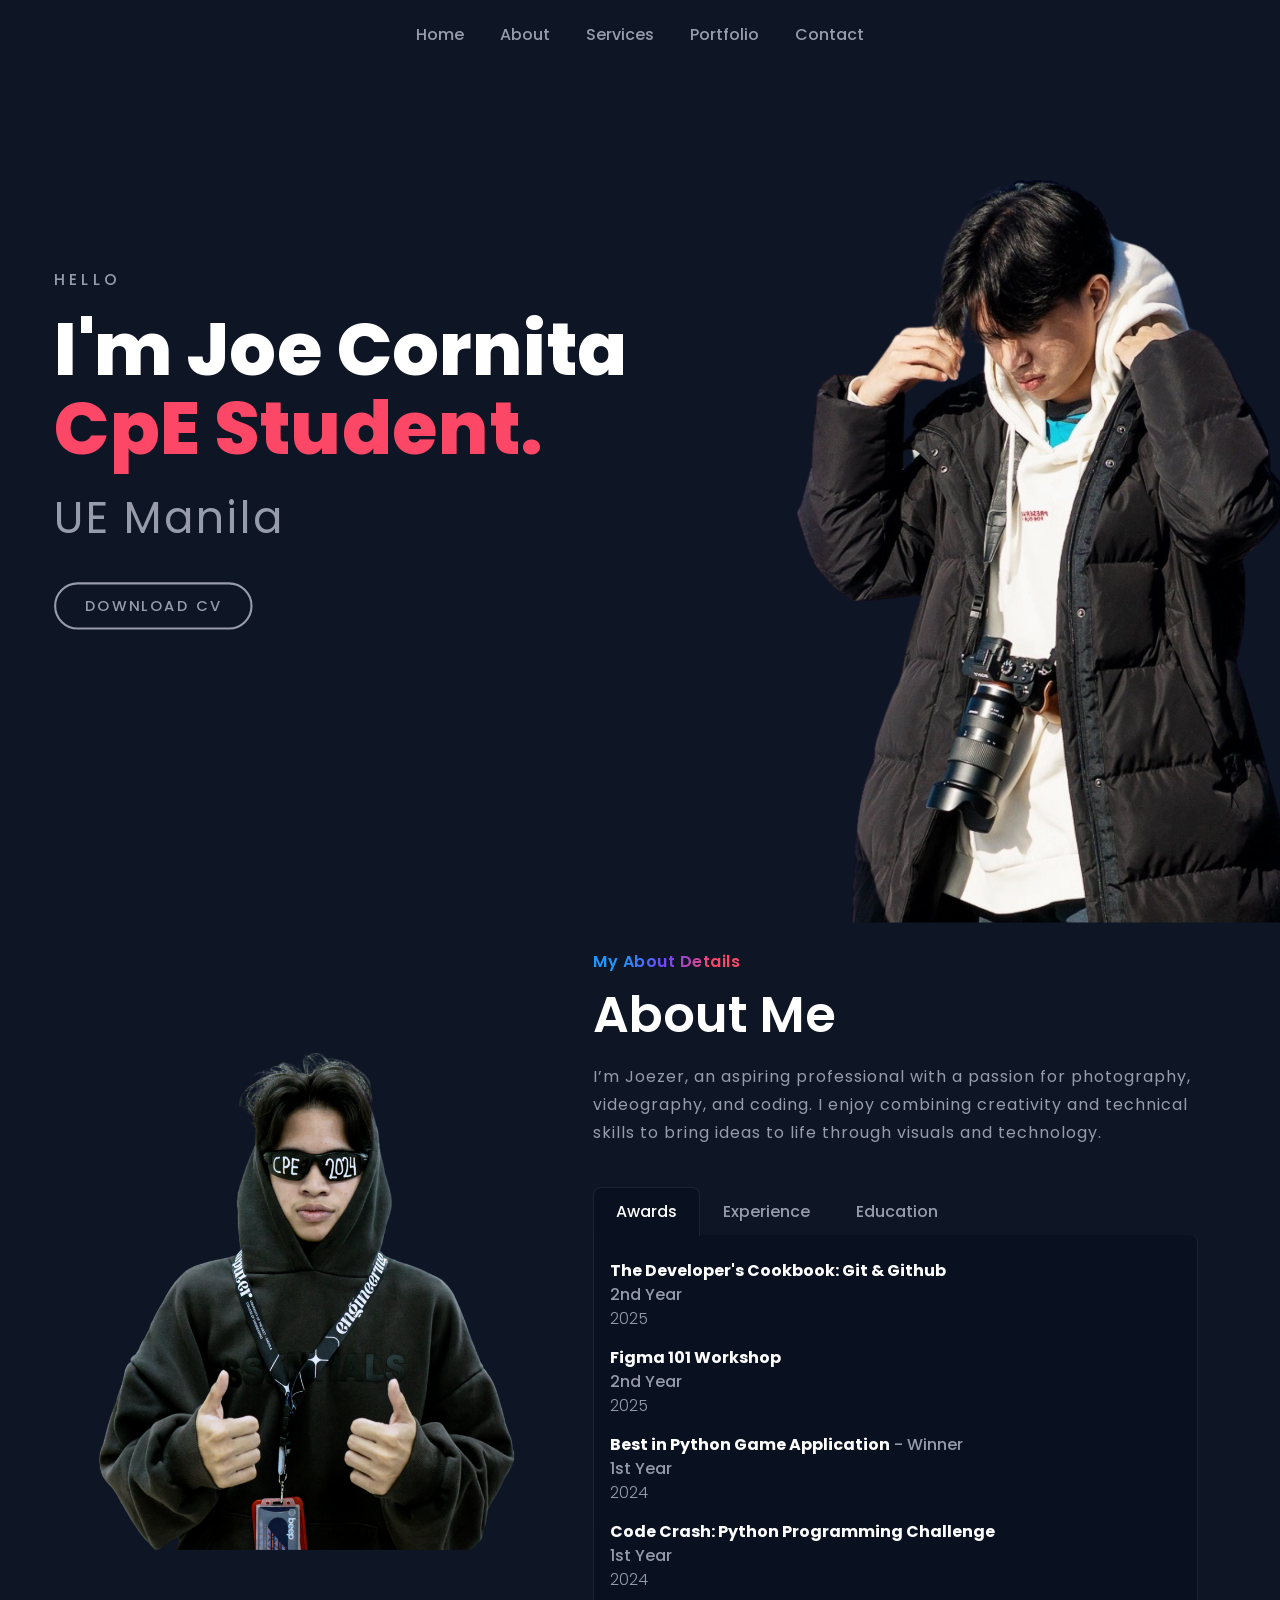
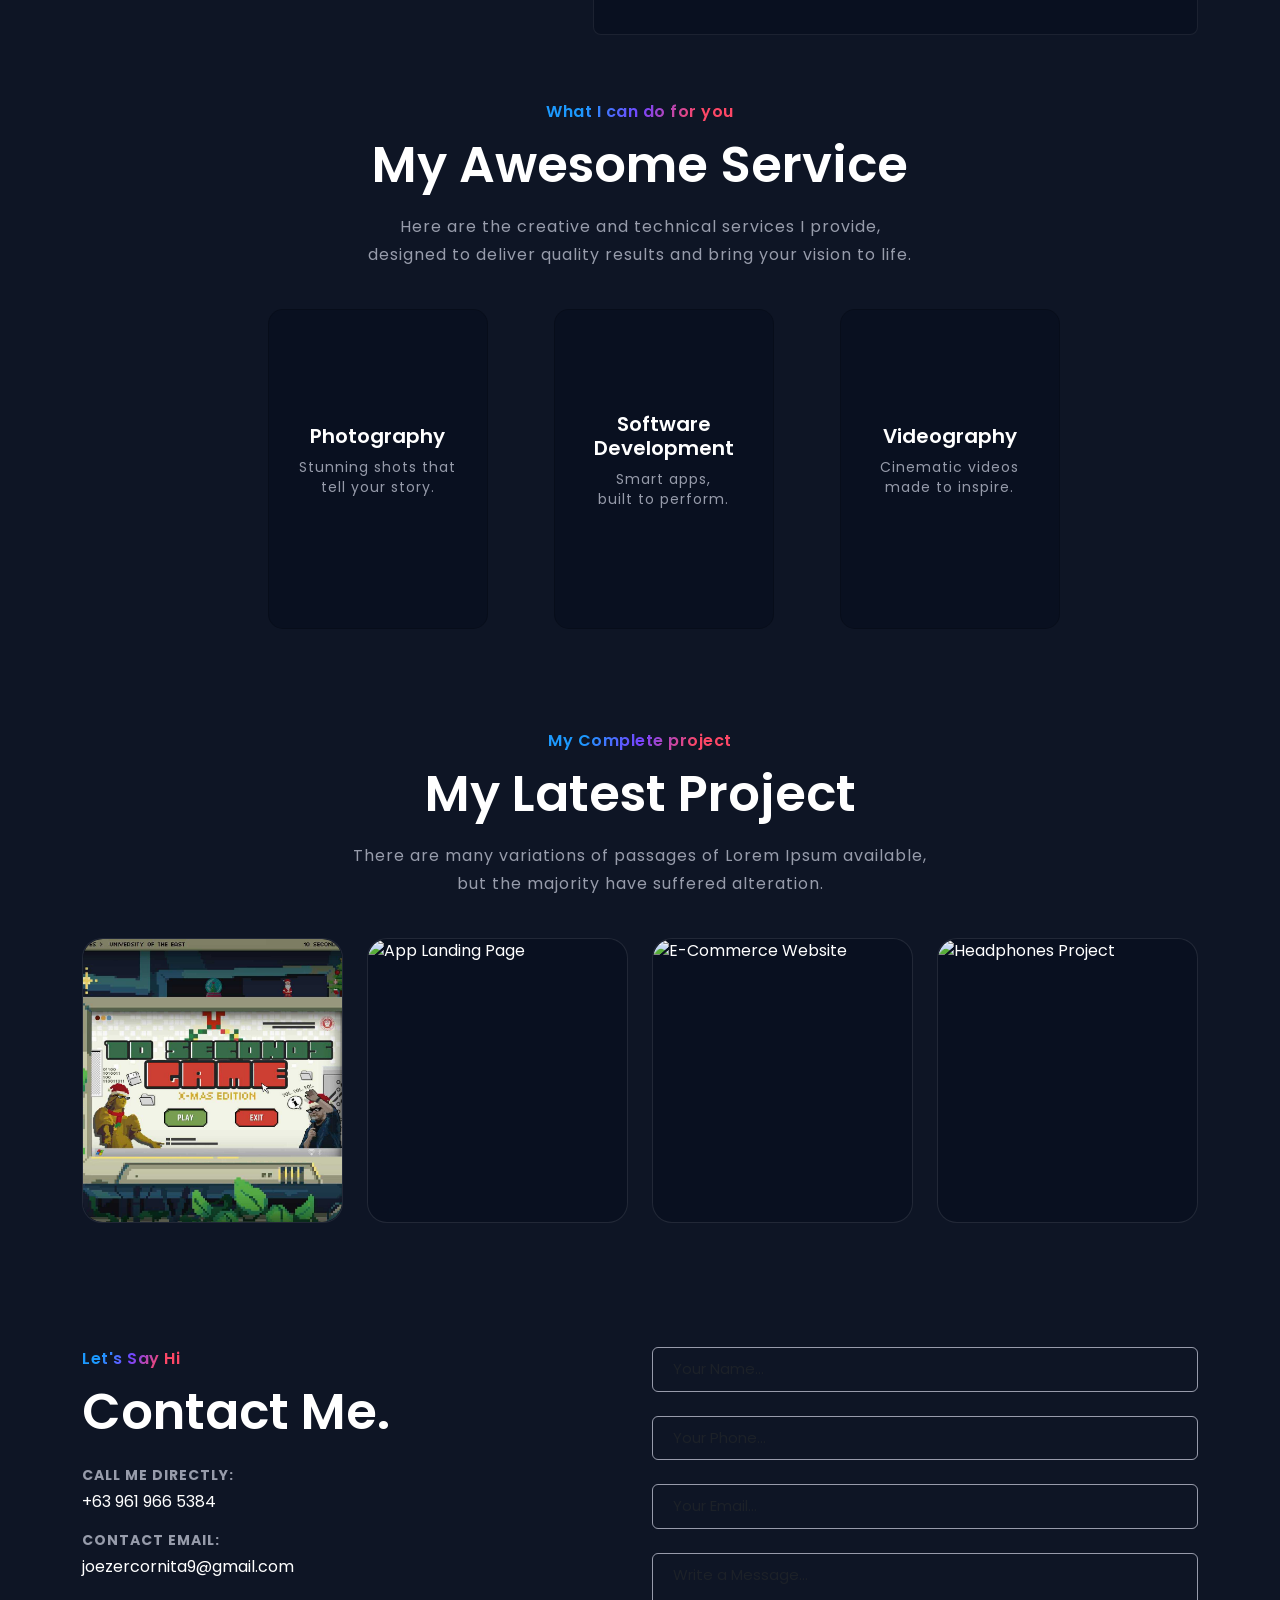
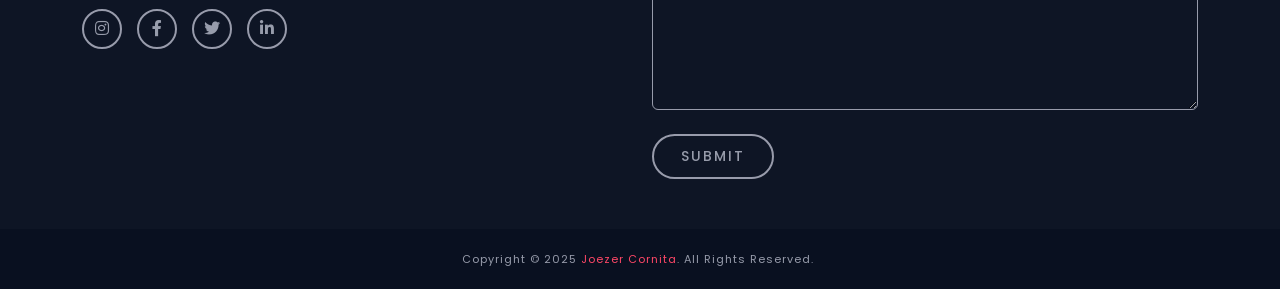
==== index.html @ 7fdbfb1a "fixed the portfolio and contact part and also put one project" ====
<!DOCTYPE html>
<html lang="en">

<head>
    <meta charset="UTF-8">
    <meta name="viewport" content="width=device-width, initial-scale=1.0">
    <title>My Portfolio</title>

    <!-- FAVICON -->
    <link rel="icon" type="image/png" href="images/favicon.png">

    <!-- Bootstrap 5 CDN Links -->
    <link rel="stylesheet" href="https://cdnjs.cloudflare.com/ajax/libs/twitter-bootstrap/5.1.0/css/bootstrap.min.css">
    <link rel="stylesheet" href="https://cdnjs.cloudflare.com/ajax/libs/font-awesome/5.15.4/css/all.min.css">

    <link href="https://unpkg.com/aos@2.3.1/dist/aos.css" rel="stylesheet">

    <!-- Custom File's Link -->
    <link rel="stylesheet" href="css/style.css">
    <link rel="stylesheet" href="css/responsive-style.css">

</head>

<body data-bs-spy="scroll" data-bs-target=".navbar" data-bs-offset="75">
    <!-- Navbar section -->
    <header class="header_wrapper">
        <nav class="navbar navbar-expand-lg fixed-top">
            <div class="container">

                <button class="navbar-toggler" type="button" data-bs-toggle="collapse" data-bs-target="#navbarNav"
                    aria-controls="navbarNav" aria-expanded="false" aria-label="Toggle navigation">
                    <!-- <span class="navbar-toggler-icon"></span> -->
                    <i class="fas fa-stream navbar-toggler-icon"></i>
                </button>

                <div class="collapse navbar-collapse justify-content-center" id="navbarNav">
                    <ul class="navbar-nav menu-navbar-nav">
                        <li class="nav-item">
                            <a class="nav-link active" aria-current="page" href="#home">Home</a>
                        </li>
                        <li class="nav-item">
                            <a class="nav-link" href="#about">About</a>
                        </li>
                        <li class="nav-item">
                            <a class="nav-link" href="#services">Services</a>
                        </li>
                        <li class="nav-item">
                            <a class="nav-link" href="#portfolio">Portfolio</a>
                        </li>
                        <li class="nav-item">
                            <a class="nav-link" href="#contact">Contact</a>
                        </li>
                    </ul>
                </div>
            </div>
        </nav>
    </header>
    <!-- Navbar section exit -->

    <!-- Banner section -->
    <section id="home" class="banner_wrapper" data-aos="zoom-in" data-aos-duration="1500" data-aos-delay="300">
        <div class="container">
            <div class="row">
                <div class="col-sm-12 text-center text-md-start" data-aos="fade-right" data-aos-duration="1200">
                    <h6>HELLO</h6>
                    <h1>I'm Joe Cornita<br><span>CpE Student.</span><br><span class="university">UE Manila</span></h1>
                    <div class="mt-4">
                        <a class="main-btn" href="resume/resume.pdf" download="Cornita_J_Resume.pdf">Download CV</a>
                    </div>
                </div>
            </div>
        </div>
    </section>
    <!-- Banner section exit -->

    <!-- About section -->
    <section id="about" class="about_wrapper">
        <div class="container">
            <div class="row justify-content-between align-items-center">
                <div class="col-lg-5 mb-4 mb-lg-0" data-aos="fade-right" data-aos-duration="1000">
                    <img decoding="async" src="images/about me.png" class="img-fluid rounded-2" alt="About Us">
                </div>
                <div class="col-lg-7 ps-lg-5 text-center text-lg-start" data-aos="fade-left" data-aos-duration="1000">
                    <div class="my-3 my-lg-0">
                        <span class="subtitle">My About Details</span>
                        <h2>About Me</h2>
                        <p>I’m Joezer, an aspiring professional with a passion for photography, videography, and coding. 
                        I enjoy combining creativity and technical skills to bring ideas to life through visuals and technology.</p>
                    </div>
                    <div class="pt-4">
                        <nav>
                            <div class="nav nav-tabs" id="nav-tab" role="tablist">
                                <button class="nav-link active" id="nav-awards-tab" data-bs-toggle="tab" data-bs-target="#nav-awards" type="button" role="tab" aria-controls="nav-awards" aria-selected="true">Awards</button>
                                <button class="nav-link" id="nav-experience-tab" data-bs-toggle="tab" data-bs-target="#nav-experience" type="button" role="tab" aria-controls="nav-experience" aria-selected="false">Experience</button>
                                <button class="nav-link" id="nav-education-tab" data-bs-toggle="tab" data-bs-target="#nav-education" type="button" role="tab" aria-controls="nav-education" aria-selected="false">Education</button>
                            </div>
                        </nav>
                        <div class="tab-content text-white" id="nav-tabContent">
                            <div class="tab-pane fade show active" id="nav-awards" role="tabpanel" aria-labelledby="nav-awards-tab">
                                <ul class="text-start ps-0">
                                    <li><a href="#"><strong>The Developer's Cookbook: Git & Github</strong><br><span>
                                        2nd Year</span>
                                    </a> 2025</li>
                                    <li><a href="#"><strong>Figma 101 Workshop</strong><br><span>
                                        2nd Year</span>
                                    </a> 2025</li>
                                    <li><a href="#"><strong>Best in Python Game Application</strong><span> - Winner
                                    </span><br><span>
                                        1st Year</span>
                                    </a> 2024</li>
                                    <li><a href="#"><strong>Code Crash: Python Programming Challenge</strong><br><span>
                                        1st Year</span>
                                    </a> 2024</li>
                                </ul>
                            </div>
                            <div class="tab-pane fade" id="nav-experience" role="tabpanel" aria-labelledby="nav-experience-tab">
                                <ul class="text-start ps-0">
                                    <li><a href="#"><strong>VP for Media</strong><br><span>
                                        Society of Computer Engineering Students</span>
                                    </a> 2023 - Current</li>
                                    <li><a href="#"><strong>Media</strong><br><span>
                                        UE ARMS</span>
                                    </a>Current</li>
                                    <li><a href="#"><strong>Media</strong><br><span>
                                        UE Jam Session</span>
                                    </a> 2023 - 2024</li>
                                </ul>
                            </div>
                            <div class="tab-pane fade" id="nav-education" role="tabpanel" aria-labelledby="nav-education-tab">
                                <ul class="text-start ps-0">
                                    <li><a href="#"><strong>University of the East</strong> - College<br><span>
                                        Sampaloc, Manila</span></a> 2023 - Current
                                    </li>
                                    <li><a href="#"><strong>Our Lady of Fatima University</strong> - Senior High<br><span>
                                        Antipolo City, Rizal</span></a> 2021 - 2023
                                    </li>
                                    <li><a href="#"><strong>Prince of Peace Integrated School</strong> - Junior High<br><span>
                                        Antipolo City, Rizal</span></a> 2020 - 2021
                                    </li>
                                         <li><a href="#"><strong>Jesus Lord & Savior
                                          Christian Colleges Foundation</strong> - Elementary<br><span>
                                                  Sta. Maria, Bulacan</span></a> 2009 - 2016
                                    </li>
                                </ul>
                            </div>
                        </div>
                    </div>
                </div>

            </div>
        </div>
    </section>
    <!-- About section exit -->

    <!-- Services section -->
    <section id="services" class="services_wrapper">
        <div class="container">
            <div class="row" data-aos="zoom-in-down" data-aos-duration="1000">
                <div class="col-sm-12 text-center mb-4">
                    <span class="subtitle">What I can do for you</span>
                    <h2>My Awesome Service</h2>
                    <p>Here are the creative and technical services I provide, 
                        <br>designed to deliver quality results and bring your vision to life.</p>
                </div>
            </div>
            <div class="row justify-content-center g-2"> 
                <div class="col-lg-3 col-md-6"> 
                    <div class="card photography-card" data-aos="zoom-in-left" data-aos-duration="1000"> 
                        <div class="card-body d-flex flex-column justify-content-center align-items-center text-center"> 
                            <!-- Hidden icons that appear on hover -->
                            <div class="service-icons">
                                <img src="images/icons/lightroom.png" alt="Gallery" class="service-icon" />
                                <img src="images/icons/illustrator.png" alt="Camera" class="service-icon" />
                            </div>
                            <!-- Regular content -->
                            <div class="card-content">
                                <h3>Photography</h3> 
                                <p>Stunning shots that tell your story.</p> 
                            </div> 
                        </div> 
                    </div>
                </div>
                <div class="col-lg-3 col-md-6">
                    <div class="card development-card" data-aos="zoom-in-up" data-aos-duration="1000">
                        <div class="card-body d-flex flex-column justify-content-center align-items-center text-center">
                            <!-- Hidden icons that appear on hover -->
                            <div class="service-icons">
                                <img src="images/icons/python.png" alt="Code" class="service-icon" />
                                <img src="images/icons/java.png" alt="App" class="service-icon" />
                                <img src="images/icons/Kotlin.png" alt="App" class="service-icon" />
                                <img src="images/icons/html.png" alt="App" class="service-icon" />
                                <img src="images/icons/database.png" alt="App" class="service-icon" />
                                <img src="images/icons/c-.png" alt="App" class="service-icon" />
                            </div>
                            <!-- Regular content -->
                            <div class="card-content">
                                <h3>Software Development</h3>
                                <p>Smart apps, <br>built to perform.</p>
                            </div>
                        </div>
                    </div>
                </div>
                <div class="col-lg-3 col-md-6">
                    <div class="card videography-card" data-aos="zoom-in-right" data-aos-duration="1000">
                        <div class="card-body d-flex flex-column justify-content-center align-items-center text-center">
                            <!-- Hidden icons that appear on hover -->
                            <div class="service-icons">
                                <img src="images/icons/premiere-pro.png" alt="Film" class="service-icon" />
                                <img src="images/icons/davinci.png" alt="Play" class="service-icon" />
                            </div>
                            <!-- Regular content -->
                            <div class="card-content">
                                <h3>Videography</h3>
                                <p>Cinematic videos made to inspire.</p>
                            </div>
                        </div>
                    </div>
                </div>
            </div>
        </div>
    </section>
    <!-- Services section exit -->

    <!-- Portfolio Section -->
    <section id="portfolio" class="portfolio_wrapper">
        <div class="container">
            <div class="row">
                <div class="col-sm-12 text-center mb-4">
                    <span class="subtitle">My Complete project</span>
                    <h2>My Latest Project</h2>
                    <p>There are many variations of passages of Lorem Ipsum available,<br class="d-none d-md-block">
                        but the majority have suffered alteration.</p>
                </div>
            </div>
            <div class="row justify-content-center">
                <!-- Portfolio Card 1 -->
                <div class="col-lg-3 col-md-6 mb-4">
                    <div class="portfolio-card">
                        <img class="portfolio-img" src="images/project/10secs-front.jpg" alt="Foodies Project">
                        <div class="portfolio-textBox">
                            <p class="portfolio-text portfolio-head">10 Secs Game & <br>Guessing Game</p>
                            <p class="portfolio-text portfolio-price">Built with Python</p>
                        </div>
                    </div>
                </div>
                
                <!-- Portfolio Card 2 -->
                <div class="col-lg-3 col-md-6 mb-4">
                    <div class="portfolio-card">
                        <img class="portfolio-img" src="images/portfolio/App-Landing-Page.png" alt="App Landing Page">
                        <div class="portfolio-textBox">
                            <p class="portfolio-text portfolio-head">App Landing Page</p>
                            <span>Mobile App Marketing</span>
                            <p class="portfolio-text portfolio-price">UI/UX Design</p>
                        </div>
                    </div>
                </div>
                
                <!-- Portfolio Card 3 -->
                <div class="col-lg-3 col-md-6 mb-4">
                    <div class="portfolio-card">
                        <img class="portfolio-img" src="images/portfolio/E-Commerce-Website-Using-Bootstap-5.png" alt="E-Commerce Website">
                        <div class="portfolio-textBox">
                            <p class="portfolio-text portfolio-head">E-Commerce Store</p>
                            <span>Online Shopping Platform</span>
                            <p class="portfolio-text portfolio-price">Full Stack Development</p>
                        </div>
                    </div>
                </div>
                
                <!-- Portfolio Card 4 -->
                <div class="col-lg-3 col-md-6 mb-4">
                    <div class="portfolio-card">
                        <img class="portfolio-img" src="images/portfolio/HeadPhones.png" alt="Headphones Project">
                        <div class="portfolio-textBox">
                            <p class="portfolio-text portfolio-head">Audio Store</p>
                            <span>Headphones & Audio Equipment</span>
                            <p class="portfolio-text portfolio-price">E-Commerce Design</p>
                        </div>
                    </div>
                </div>
            </div>
        </div>
    </section>
    <!-- Portfolio Section exit -->

    <section id="contact" class="contact_wrapper">
        <div class="container">
            <div class="row justify-content-between align-items-start">
                <!-- Left Side: Contact Info (appears first on mobile) -->
                <div class="col-lg-6 order-2 order-lg-1 mb-4 mb-lg-0">
                    <div class="contact-info text-center text-lg-start">
                        <span class="subtitle">Let's Say Hi</span>
                        <h2>Contact Me.</h2>
                        
                        <!-- Contact Details -->
                        <div class="contact-details mb-4">
                            <div class="contact-item mb-3">
                                <label class="d-block mb-1 fw-bold">Call me directly:</label>
                                <a href="tel:+639619665384" class="contact-link">+63 961 966 5384</a>
                            </div>
                            <div class="contact-item mb-4">
                                <label class="d-block mb-1 fw-bold">Contact Email:</label>
                                <a href="mailto:joezercornita9@gmail.com" class="contact-link">joezercornita9@gmail.com</a>
                            </div>
                        </div>
                        
                        <!-- Social Media Icons -->
                        <div class="social-icons-wrapper">
                            <ul class="list-unstyled d-flex justify-content-center justify-content-lg-start social-icon mb-0">
                                <li>
                                    <a href="https://www.instagram.com/eeeeeeeeeeoj/"><i class="fab fa-instagram"></i></a>
                                </li>
                                <li>
                                    <a href="https://www.facebook.com/joezer29"><i class="fab fa-facebook-f"></i></a>
                                </li>
                                <li>
                                    <a href="#"><i class="fab fa-twitter"></i></a>
                                </li>
                                <li>
                                    <a href="#"><i class="fab fa-linkedin-in"></i></a>
                                </li>
                            </ul>
                        </div>
                    </div>
                </div>
                
                <!-- Right Side: Contact Form -->
                <div class="col-lg-6 order-1 order-lg-2">
                    <form class="contact-form">
                        <div class="mb-4">
                            <input type="text" class="form-control" placeholder="Your Name..." autocomplete="off">
                        </div>
                        <div class="mb-4">
                            <input type="number" class="form-control" placeholder="Your Phone..." autocomplete="off">
                        </div>
                        <div class="mb-4">
                            <input type="email" class="form-control" placeholder="Your Email..." autocomplete="off">
                        </div>
                        <div class="mb-4">
                            <textarea class="form-control" rows="6" placeholder="Write a Message..." autocomplete="off"></textarea>
                        </div>
                        <button type="submit" class="main-btn">Submit</button>
                    </form>
                </div>
            </div>
        </div>
    </section>
      

    <!-- Footer section -->
    <section id="contact" class="footer_wrapper mt-3 mt-md-0">
        <div class="container">
            <div class="row align-items-center">
                <div class="col-lg-4 col-md-6 text-center text-md-start">
                </div>
                <div class="col-lg-4 col-md-12">
                    <div class="copyright-text text-lg-start text-center mb-3 mb-lg-0">
                        <p class="mb-0">Copyright © 2025 <a href="#">Joezer Cornita</a>. All Rights Reserved.</p>
                    </div>
                </div>
            </div>
        </div>
    </section>

    <!-- Footer section exit -->

    <!-- Bootstrap 5 JS CDN Links -->
    <script src="https://cdnjs.cloudflare.com/ajax/libs/popper.js/2.9.2/umd/popper.min.js"></script>
    <script src="https://cdnjs.cloudflare.com/ajax/libs/twitter-bootstrap/5.1.0/js/bootstrap.min.js"></script>

    <!-- Custom Js Link -->
    <script src="js/main.js"></script>
    <script src="https://unpkg.com/aos@2.3.1/dist/aos.js"></script>
    <script>
        AOS.init();
      </script>
</body>

</html>
---- css/style.css ----
/* TABLE OF CONTENTS */
/* ------------------
1. General
2. Navbar
3. Banner
4. About
5. Services
6. Portfolio
6. Contact
7. Footer
-------------------- */

/* 1 General */
@import url('https://fonts.googleapis.com/css2?family=Poppins:wght@100;200;300;400;500;600;700;800;900&display=swap');

* {
    box-sizing: border-box;
    margin: 0;
    padding: 0;
}

html {
    scroll-behavior: smooth;
    scroll-padding-top: 80px; /* Accounts for fixed navbar height */
}

:root {
    /* Background Color */
    --primary-color: #FD4766;
    --secondary-color: #0e1525;
    --bg-dark-blue: #091020;
    --bg-white: #fff;
    --gray-color: #c6c9d8bf;
    --gradient-color: linear-gradient(-224deg, var(--primary-color) 0, #337DFF 100%);
    --gradient-text: linear-gradient(120deg, #1C99FE 20.69%, #7644FF 50.19%, var(--primary-color) 79.69%);
    filter: progid:DXImageTransform.Microsoft.gradient(startColorstr='var(--primary-color)', endColorstr='var(--secondary-color)', GradientType=1);

    /* Text Color */
    --primary-font:'Poppins', sans-serif;
    --primary-text: #FD4766;
    --text-gray: #c6c9d8bf;
    --text-white: #fff;
}

body {
    font-family: var(--primary-font);
    background-color: var(--secondary-color);
}

a {
    text-decoration: none;
}

  @keyframes gradient-animation {
    0% {
      background-position: 0% 50%;
    }
    50% {
      background-position: 100% 50%;
    }
    100% {
      background-position: 0% 50%;
    }
  }

/* 1 Custom CSS */

::-webkit-scrollbar {
    width: 6px;
}

::-webkit-scrollbar-track {
    background: var(--bg-dark-blue);
}

::-webkit-scrollbar-thumb {
    background: var(--primary-color);
}

input[type=number]::-webkit-inner-spin-button, 
input[type=number]::-webkit-outer-spin-button { 
  -webkit-appearance: none; 
  margin: 0; 
}

section {
    padding: 50px 0;
    scroll-margin-top: 80px; /* Ensures sections are properly positioned when scrolled to */
}

/* Specific section adjustments */
#about {
    scroll-margin-top: 100px;
}

#services {
    scroll-margin-top: 100px;
}

#portfolio {
    scroll-margin-top: 100px;
}

#contact {
    scroll-margin-top: 100px;
}

.main-btn {
    display: inline-block;
    border-radius: 50px;
    transition: all .4s ease-in-out;
    padding: 10px 27px;
    background-color: transparent;
    border: 2px solid var(--gray-color);
    color: var(--text-gray);
    font-weight: 500;
    font-size: 14px;
    text-transform: uppercase;
    letter-spacing: 2px;
    text-decoration: none;
}

.main-btn:hover {
    background-color: var(--primary-color);
    border-color: var(--primary-color);
    color: var(--text-white);
}

h1 {
    font-size: 70px;
    line-height: 75px;
    font-weight: 800;
    color: var(--text-white);
    margin-bottom: 20px;
}

h1 span {
    color: var(--primary-color);
}

h1 .university {
    color: var(--text-gray);
    font-size: 0.6em;
    font-weight: 400;
    letter-spacing: 2px;
    margin-top: 10px;
    display: inline-block;
}

h2 {
    font-size: 50px;
    line-height: 1.3;
    font-weight: 600;
    color: var(--text-white);
    margin-bottom: 15px;
}

h3 {
    margin-bottom: 19px;
    font-weight: 600;
    font-size: 20px;
    color: var(--text-white);
}

h6 {
    color: var(--text-gray);
    font-size: 15px;
    text-transform: uppercase;
    letter-spacing: 4px;
    display: block;
    margin-bottom: 20px;
}

p {
    color: var(--text-gray);
    font-size: 16px;
    line-height: 28px;
    letter-spacing: 1px;
    font-weight: 400;
}

.subtitle {
    display: inline-block;
    font-weight: 600;
    letter-spacing: 0.5px;
    line-height: 18px;
    font-size: 16px;
    margin-bottom: 12px;
    background: lightblue;
    background: var(--gradient-text);
    -webkit-background-clip: text;
    background-clip: text;
    -webkit-text-fill-color: transparent;
}

input:hover,
input:focus,
textarea:focus,
textarea:hover,
button {
    outline: none !important;
    box-shadow: none !important; 
}

/* 2 Navbar */
.header_wrapper .navbar {
    padding:15px 0;
    -webkit-transition: background-color .3s ease, box-shadow .3s ease, padding .3s ease, transform .3s ease;
    -o-transition: background-color .3s ease, box-shadow .3s ease, padding .3s ease, transform .3s ease;
    transition: background-color .3s ease, box-shadow .3s ease, padding .3s ease, transform .3s ease;
}

.header_wrapper .navbar-brand img {
    max-width: 120px;
    height: auto;
}

.header_wrapper .navbar-toggler {
    border: 0;
    color: var(--gray-color);
    line-height:2;
}

.header_wrapper .navbar-toggler:focus {
    box-shadow: none;
}

.header_wrapper .nav-item {
    margin: 0 10px;
}

.header_wrapper .nav-item .nav-link {
    position: relative;
    font-size: 16px;
    font-weight: 500;
    color: var(--text-gray);
    display:inline-block;
}

.header_wrapper .nav-item .nav-link::after {
    position: absolute;
    content: "";
    left: 0;
    width: 0;
    height: 2px;
    background: var(--primary-color);
    transition: 0.3s;
    bottom: 0;
}

.header_wrapper .nav-item .nav-link.active::after,
.header_wrapper .nav-item .nav-link:hover::after {
    width: 100%;
}

.header_wrapper .nav-item .nav-link.active,
.header_wrapper .nav-item .nav-link:hover {
    color: var(--text-white);
}

.header-scrolled {
    position: fixed; 
    top: 0;
    left: 0;
    width: 100%; 
    background-color: rgba(9, 16, 32, 0.6);
    -webkit-backdrop-filter: blur(8px);
    backdrop-filter: blur(8px);
    -webkit-box-shadow: 0 4px 10px 0 rgba(12, 0, 46, .1);
    box-shadow: 0 4px 10px 0 rgba(12, 0, 46, .1);
    padding: 8px 0;
}

/* Hide navbar while scrolling down */
.navbar.nav-hide {
    transform: translateY(-100%);
}

.header-scrolled .nav-item .nav-link.active,
.header-scrolled .nav-item .nav-link:hover {
    color: var(--primary-text);
}

/* 3 Banner */
.banner_wrapper {
    width: 100%;
    height: 100vh;
    min-height: 860px;
    background-image: url('../images/Joezer.png');
    background-repeat: no-repeat;
    background-position: 300% center;
    background-size: cover;
    background-attachment: fixed;
    display: flex;
    align-items: center;
    justify-content: center;
    position: relative;
    overflow: hidden;
}

/* Alternative: Parallax effect for background */
.banner_wrapper[data-aos="zoom-in"] {
    background-position: center;
    transition: all 0.3s ease;
}

.banner_wrapper[data-aos="zoom-in"].aos-animate {
    background-position: center;
    transform: scale(1.05);
}

/* 4 About */
.about_wrapper {
    height: 750px;
    overflow: hidden;
}

.about_wrapper .tab-pane li strong {
    color: var(--text-white);
}

/* Nav tabs styling */
.about_wrapper .nav-tabs {
    border-bottom: none;
    margin-bottom: 0;
    position: relative;
}

.about_wrapper .nav-tabs .nav-link {
    border-bottom: none;
    border-radius: 8px 8px 0 0;
    color: var(--text-gray);
    padding: 12px 22px;
    font-weight: 500;
    transition: all 0.3s ease;
    white-space: nowrap;
    position: relative;
}

.about_wrapper .nav-tabs .nav-link:hover {
    background-color: rgba(255,255,255,0.05);
    color: var(--text-white);
}

.about_wrapper .nav-tabs .nav-link.active {
    background-color: var(--bg-dark-blue);
    border-color: rgba(255,255,255,0.08);
    border-bottom-color: transparent;
    color: var(--text-white);
    box-shadow: none;
    z-index: 2;
    margin-bottom: -1px;
}

.about_wrapper .tab-content {
    height: 400px;
    overflow: hidden;
    background-color: #091020;
    border: 1px solid rgba(255,255,255,0.08);
    border-top: none;
    border-radius: 0 8px 8px 8px;
    padding: 24px 16px 16px;
    margin-top: 0;
    box-shadow: none;
    color: var(#fff);
    transition: all 0.3s ease;
}

.about_wrapper .tab-pane {
    height: 100%;
    overflow: hidden;
    transition: opacity 0.3s ease, transform 0.3s ease;
}

.about_wrapper .tab-pane.fade {
    opacity: 0;
    transform: translateY(10px);
}

.about_wrapper .tab-pane.fade.show.active {
    opacity: 1;
    transform: translateY(0);
}

/* Responsive nav tabs */
@media (max-width: 991px) {
    .about_wrapper {
      height: auto;   /* let it expand naturally */
      overflow: visible; /* show all content */
    }
    
    .about_wrapper .nav-tabs {
        flex-direction: column;
        gap: 8px;
        border-bottom: none;
    }
    
    .about_wrapper .nav-tabs .nav-link {
        border-radius: 8px;
        text-align: center;
        padding: 10px 16px;
        font-size: 14px;
        border: 1px solid rgba(255,255,255,0.1);
        margin-right: 0;
        margin-bottom: 0;
    }
    
    .about_wrapper .nav-tabs .nav-link.active {
        border-bottom-color: var(--primary-color);
        margin-bottom: 0;
    }
    
    .about_wrapper .tab-content {
        border-radius: 12px;
        padding: 20px 16px;
        margin-top: 16px;
    }
}

@media (max-width: 575px) {
    .about_wrapper .nav-tabs .nav-link {
        padding: 8px 12px;
        font-size: 13px;
    }
    
    .about_wrapper .tab-content {
        padding: 16px 12px;
    }
}

.about_wrapper ul.nav-pills {
    position: relative;
    border: 0;
    border-radius: 0;
    padding: 0 6px;
    box-shadow: none;
    margin-bottom: 0 !important;
    gap: 16px;
}

.about_wrapper ul li .nav-link {
    position: relative;
    border-radius: 12px 12px 0 0;
    font-size: 15px;
    font-weight: 500;
    line-height: 1.2;
    display: inline-flex;
    align-items: center;
    justify-content: center;
    color: var(--text-gray);
    border: 1px solid rgba(255,255,255,0.18);
    border-bottom: none;
    background: transparent;
    padding: 12px 22px;
    white-space: nowrap;
    transition: background-color 0.3s ease, color 0.3s ease, transform 0.25s ease, border-color 0.3s ease, box-shadow 0.3s ease;
}

.about_wrapper ul li .nav-link:hover {
    background-color: rgba(255,255,255,0.05);
    color: var(--text-white);
}

.about_wrapper ul li .nav-link.active {
    background-color: rgba(255,255,255,0.06);
    color: var(--text-white);
    border-color: rgba(255,255,255,0.18);
    box-shadow: 0 6px 18px rgba(0,0,0,0.25);
    z-index: 2;
}

/* bridge the active tab into the content panel */
.about_wrapper ul li .nav-link.active::after {
    content: "";
    position: absolute;
    left: 50%;
    transform: translateX(-50%);
    bottom: -10px;
    width: calc(100% - 20px);
    height: 16px;
    border-bottom-left-radius: 14px;
    border-bottom-right-radius: 14px;
    z-index: 2;
}

/* Smooth, dynamic tab content transition */
.about_wrapper .tab-content .tab-pane {
    transition: opacity 0.35s ease, transform 0.35s ease;
    transform: translateY(12px);
}

.about_wrapper .tab-content .tab-pane.show.active {
    transform: translateY(0);
}

.about_wrapper .single-progress {
    margin-top: 26px;
    position: relative;
    overflow: hidden;
}

.about_wrapper .single-progress .progress {
    height: 4px;
    border-radius: 4px;
    box-shadow: none;
    background-color: var(--bg-white);
    overflow: visible;
}

.about_wrapper .progress-bar {
    background-color: var(--primary-color);
    background-image: var(--gradient-color);
}

.about_wrapper .single-progress h6 {
    text-align: left;
}

.about_wrapper .single-progress .label {
    position: absolute;
    right: 0;
    top: 0;
    color: var(--text-gray);
    font-size: 15px;
}

.about_wrapper .tab-pane li {
    color: var(--gray-color);
    font-size: 16px;
    margin-bottom: 15px;
    font-weight: 300;
    list-style: none;
}

.about_wrapper .tab-pane li a {
    font-weight: 500;
    display: block;
    color: var(--text-gray);
}

/* 4 Services */
.services_wrapper .card {
    margin-left: 50px;
    background-color: var(--bg-dark-blue);
    cursor: pointer;
    transition: transform 0.65s cubic-bezier(0.05, 0.2, 0.1, 1);
    box-shadow: 0.65s cubic-bezier(0.05, 0.2, 0.1, 1);
}

.services_wrapper .card:hover {
    box-shadow: 0px 2px 70px 0px rgb(253 71 102 / 5%);
    transform: translateY(-5px);
}

.services_wrapper .row {
    display: flex;
    justify-content: center; 
    align-items: center;      
    flex-wrap: wrap;          
    gap: 5px;                
  }

  @media (max-width: 767px) {
    .services_wrapper .card {
        margin-left: 145px;
        margin-right: 0;
        margin-bottom: 20px; /* Add space between stacked cards */
    }

    .services_wrapper .row {
        justify-content: center;
        gap: 16px; /* Optional: adjust spacing between rows */
    }
}

/* 5 Portfolio */
.portfolio_wrapper .portfolio-card {
    width: 100%;
    height: 285px;
    background: var(--bg-dark-blue);
    border-radius: 20px;
    display: flex;
    flex-direction: column;
    align-items: center;
    justify-content: center;
    color: white;
    transition: 0.2s ease-in-out;
    position: relative;
    overflow: hidden;
    border: 1px solid rgba(255,255,255,0.1);
}

.portfolio_wrapper .portfolio-img {
    height: 100%;
    position: absolute;
    transition: 0.2s ease-in-out;
    z-index: 1;
    object-fit: cover;
    width: 100%;
    border-radius: 20px;
}

.portfolio_wrapper .portfolio-textBox {
    opacity: 0;
    display: flex;
    flex-direction: column;
    align-items: center;
    justify-content: center;
    gap: 15px;
    transition: 0.2s ease-in-out;
    z-index: 2;
    text-align: center;
    padding: 20px;
}

.portfolio_wrapper .portfolio-text {
    font-weight: bold;
    margin: 0;
}

.portfolio_wrapper .portfolio-head {
    font-size: 20px;
    color: var(--text-white);
}

.portfolio_wrapper .portfolio-price {
    font-size: 17px;
    color: var(--primary-color);
}

.portfolio_wrapper .portfolio-textBox > span {
    font-size: 12px;
    color: var(--text-gray);
}

.portfolio_wrapper .portfolio-card:hover > .portfolio-textBox {
    opacity: 1;
}

.portfolio_wrapper .portfolio-card:hover > .portfolio-img {
    height: 65%;
    filter: blur(7px);
    animation: portfolio-anim 3s infinite;
}

@keyframes portfolio-anim {
    0% {
        transform: translateY(0);
    }
    50% {
        transform: translateY(-20px);
    }
    100% {
        transform: translateY(0);
    }
}

.portfolio_wrapper .portfolio-card:hover {
    transform: scale(1.04) rotate(-1deg);
}

/* Responsive Portfolio Grid */
@media (max-width: 991px) {
    .portfolio_wrapper .portfolio-card {
        height: 260px;
    }
    
    .portfolio_wrapper .portfolio-head {
        font-size: 18px;
    }
    
    .portfolio_wrapper .portfolio-price {
        font-size: 15px;
    }
}

@media (max-width: 767px) {
    .portfolio_wrapper .portfolio-card {
        height: 240px;
    }
    
    .portfolio_wrapper .portfolio-head {
        font-size: 16px;
    }
    
    .portfolio_wrapper .portfolio-price {
        font-size: 14px;
    }
    
    .portfolio_wrapper .portfolio-textBox > span {
        font-size: 11px;
    }
}

/* 6 Contact */
.contact_wrapper .form-control,
.contact_wrapper textarea {
    background-color: transparent;
    border-color: var(--gray-color);
    color: var(--text-gray);
    font-size: 15px;
    font-weight: 400;
    padding: 10px 20px;
}

.contact_wrapper .form-control:hover,
.contact_wrapper textarea:hover,
.contact_wrapper .form-control:focus,
.contact_wrapper textarea:focus { 
    border-color: var(--primary-color);
    color: var(--text-white); 
}  

/* Contact Info Styling */
.contact_wrapper .contact-info {
    padding-right: 30px;
}

.contact_wrapper .contact-details {
    margin-top: 20px;
}

.contact_wrapper .contact-item label {
    color: var(--text-gray);
    font-size: 14px;
    text-transform: uppercase;
    letter-spacing: 1px;
}

.contact_wrapper .contact-link {
    color: var(--text-white);
    font-size: 16px;
    text-decoration: none;
    transition: color 0.3s ease;
}

.contact_wrapper .contact-link:hover {
    color: var(--primary-color);
}

/* Social Media Icons in Contact Section */
.contact_wrapper .social-icons-wrapper {
    margin-top: 30px;
}

.contact_wrapper .social-icon {
    gap: 15px;
}

.contact_wrapper .social-icon li {
    margin: 0;
}

.contact_wrapper .social-icon a {
    width: 40px;
    height: 40px;
    line-height: 36px;
    font-size: 16px;
    display: inline-block;
    border: 2px solid var(--text-gray);
    color: var(--text-gray);
    text-align: center;
    border-radius: 100%;
    transition: all 0.3s cubic-bezier(0.645, 0.045, 0.355, 1);
}

.contact_wrapper .social-icon a:hover {
    background-color: var(--primary-color);
    border-color: var(--primary-color);
    color: var(--text-white);
    box-shadow: 0 10px 15px 0 rgb(0 0 0 / 10%);
    transform: translateY(-3px);
}

/* Responsive Contact Layout */
@media (max-width: 991px) {
    .contact_wrapper .contact-info {
        padding-right: 0;
        margin-bottom: 40px;
    }
    
    .contact_wrapper .social-icon {
        justify-content: center !important;
    }
}

@media (max-width: 767px) {
    .contact_wrapper .contact-info {
        text-align: center;
    }
    
    .contact_wrapper .contact-details {
        margin-top: 15px;
    }
    
    .contact_wrapper .social-icons-wrapper {
        margin-top: 25px;
    }
}

/* 7 footer */
.footer_wrapper {
    background-color: var(--bg-dark-blue);
    padding: 20px 0;
}

.footer_wrapper .footer-logo img {
    width: 100px;
}

.footer_wrapper .social-icon li {
    margin: 6px;
}

.footer_wrapper .social-icon a {
    width: 35px;
    height: 35px;
    line-height: 30px;
    font-size: 14px;
    display: inline-block;
    border: 2px solid var(--text-gray);
    color: var(--text-gray);
    text-align: center;
    border-radius: 100%;
    -webkit-transition: all 0.3s cubic-bezier(0.645, 0.045, 0.355, 1);
    transition: all 0.3s cubic-bezier(0.645, 0.045, 0.355, 1);
}

.footer_wrapper .social-icon a:hover {
    background-color: var(--primary-color);
    border-color: var(--primary-color);
    color: var(--text-white);
    box-shadow: 0 10px 15px 0 rgb(0 0 0 / 10%);
    transform: translateY(-3px);
}
.footer_wrapper .copyright-text p{
    font-size:11px;
    line-height: 20px;
}
.footer_wrapper .copyright-text a {
    color: var(--primary-color);
}

@media (max-width:991px) {

    /* custom css */
    section {
        padding: 30px 0;
    }

    h2 {
        font-size: 30px;
        line-height: 40px;
    }

    h3 {
        font-size: 20px;
    }

    /* 2 Navbar */
    .header-scrolled {
        height: auto;
    }

    .header_wrapper .menu-navbar-nav {
        text-align: center;
        background-color: var(--bg-dark-blue);
        padding-bottom: 15px;
    }

    .header_wrapper .nav-item .nav-link {
        margin-top: 15px;
    }

    /* banner wrapper */
    .banner_wrapper {
        padding: 200px 0;
    }

    /* About */
    .about_wrapper ul.nav-pills{
        width:61%;
        margin:auto;

    }

    /* portfolio */
    .portfolio_wrapper .card {
        min-height: 400px;
    }

}

@media (max-width: 767px) {

    /* custom css */
    h1 {
        font-size: 40px;
        line-height: 48px;
    }

    h2 {
        font-size: 25px;
    }

    p {
        font-size: 13px;
        line-height: 24px;
    }

    /* About */
    .about_wrapper ul.nav-pills{
        width:100%;
        margin:auto;
        border:0;
    }
    .about_wrapper ul li .nav-link {
        font-size: 13px;
    } 

    /* portfolio */
    .portfolio_wrapper .card {
        min-height: 500px;
    }
} 

.services_wrapper .card {
    position: relative;
    width: 220px;
    height: 320px;
    background: #091020;
    display: flex;
    align-items: center;
    justify-content: center;
    font-size: 25px;
    font-weight: bold;
    border-radius: 15px;
    cursor: pointer;
    overflow: hidden;
    transition: all 0.5s ease;
}

.services_wrapper .card-body {
    position: relative;
    width: 100%;
    height: 100%;
    display: flex;
    flex-direction: column;
    justify-content: center;
    align-items: center;
    padding: 20px;
}

/* Service icons container */
.services_wrapper .service-icons {
    position: absolute;
    top: 0;
    left: 0;
    width: 100%;
    height: 100%;
    display: flex;
    justify-content: center;
    align-items: center;
    gap: 15px;
    opacity: 0;
    pointer-events: none;
    transition: opacity 0.4s ease;
    z-index: 2;
    flex-wrap: wrap;
    padding: 20px;
}

/* Individual service icons */
.services_wrapper .service-icon {
    width: 40px;
    height: 40px;
    object-fit: contain;
    transition: transform 0.3s ease;
    flex-shrink: 0;
}

/* Hover effects for multiple icons */
.services_wrapper .card:hover .service-icons {
    opacity: 1;
    pointer-events: auto;
}

.services_wrapper .card:hover .service-icon:nth-child(1) {
    transform: translateY(-8px) scale(1.1);
    transition-delay: 0.1s;
}

.services_wrapper .card:hover .service-icon:nth-child(2) {
    transform: translateY(8px) scale(1.1);
    transition-delay: 0.15s;
}

.services_wrapper .card:hover .service-icon:nth-child(3) {
    transform: translateY(-8px) scale(1.1);
    transition-delay: 0.2s;
}

.services_wrapper .card:hover .service-icon:nth-child(4) {
    transform: translateY(8px) scale(1.1);
    transition-delay: 0.25s;
}

.services_wrapper .card:hover .service-icon:nth-child(5) {
    transform: translateY(-8px) scale(1.1);
    transition-delay: 0.3s;
}

.services_wrapper .card:hover .service-icon:nth-child(6) {
    transform: translateY(8px) scale(1.1);
    transition-delay: 0.35s;
}

/* Card content */
.services_wrapper .card-content {
    transition: opacity 0.4s ease;
    text-align: center;
    z-index: 1;
}

.services_wrapper .card:hover .card-content {
    opacity: 0;
}

.services_wrapper .card-content h3 {
    color: var(--text-white);
    margin-bottom: 10px;
    font-size: 20px;
}

.services_wrapper .card-content p {
    color: var(--text-gray);
    font-size: 14px;
    line-height: 1.4;
}
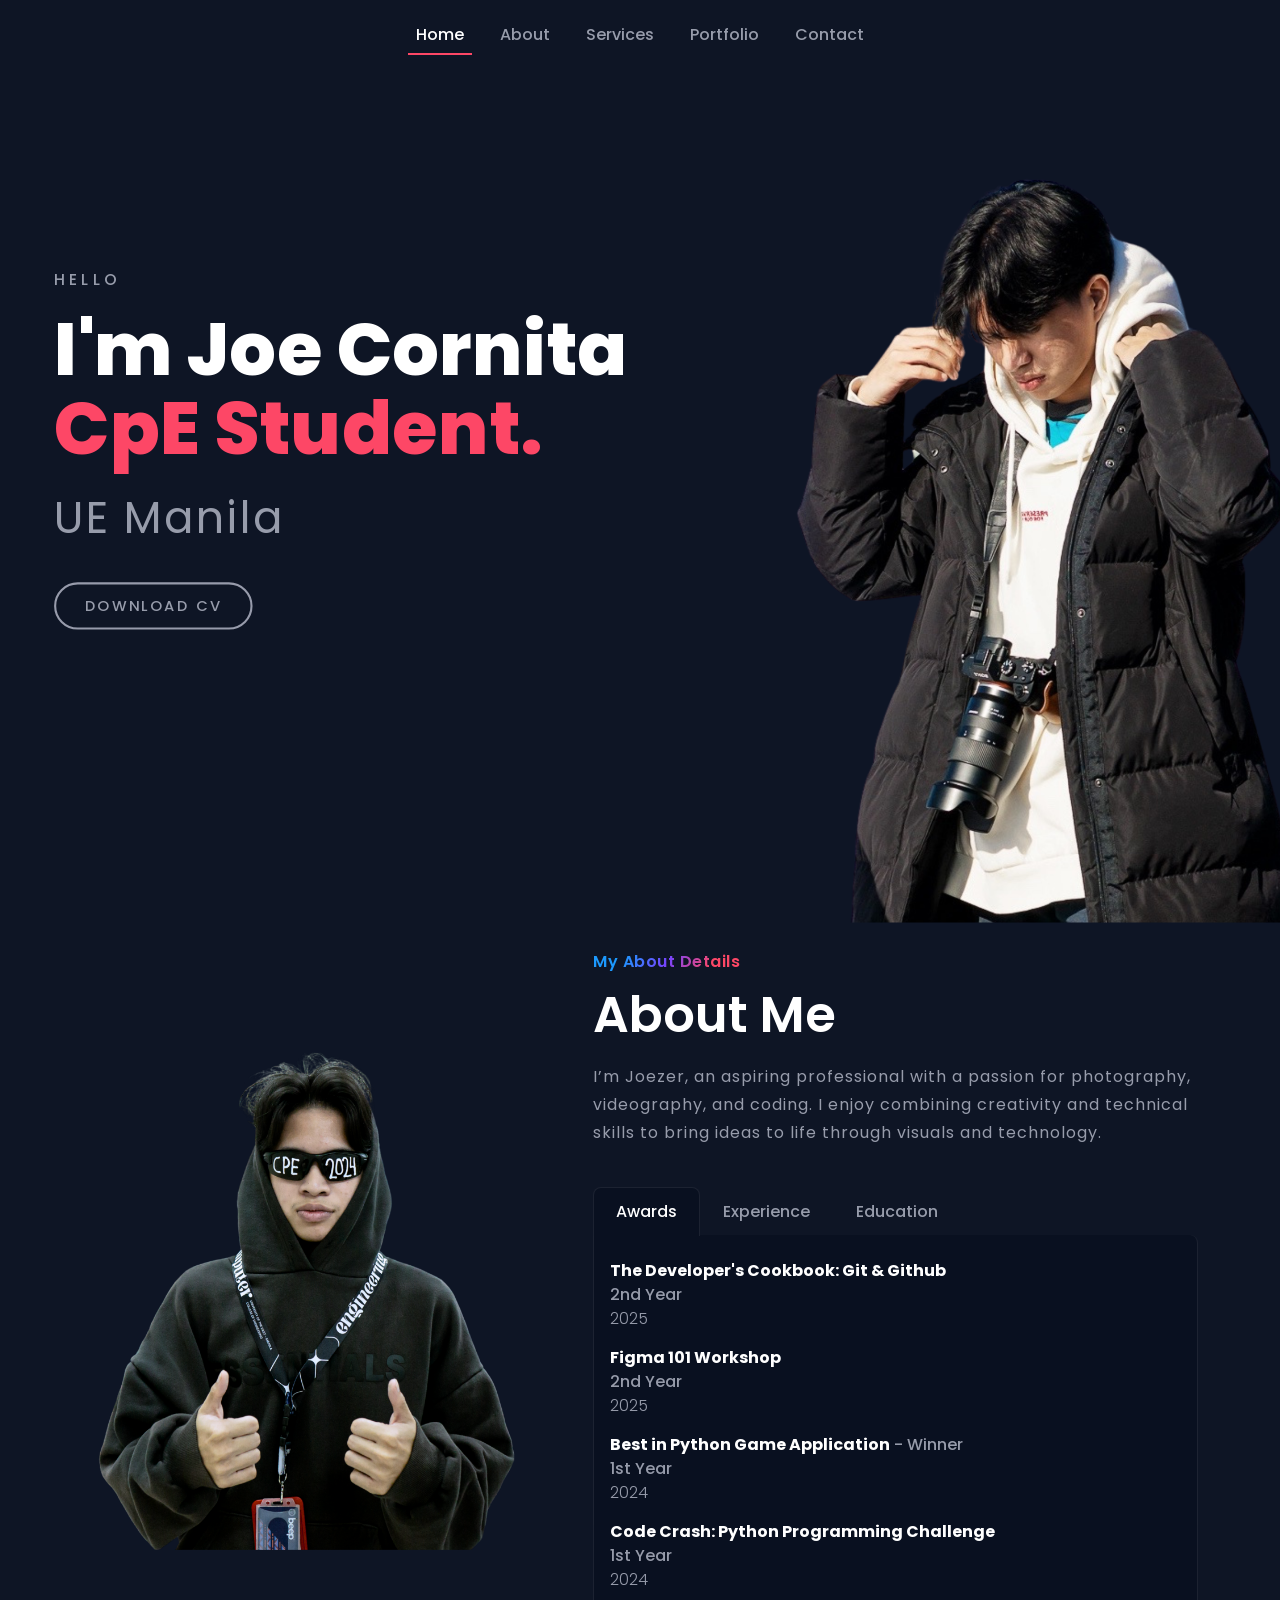
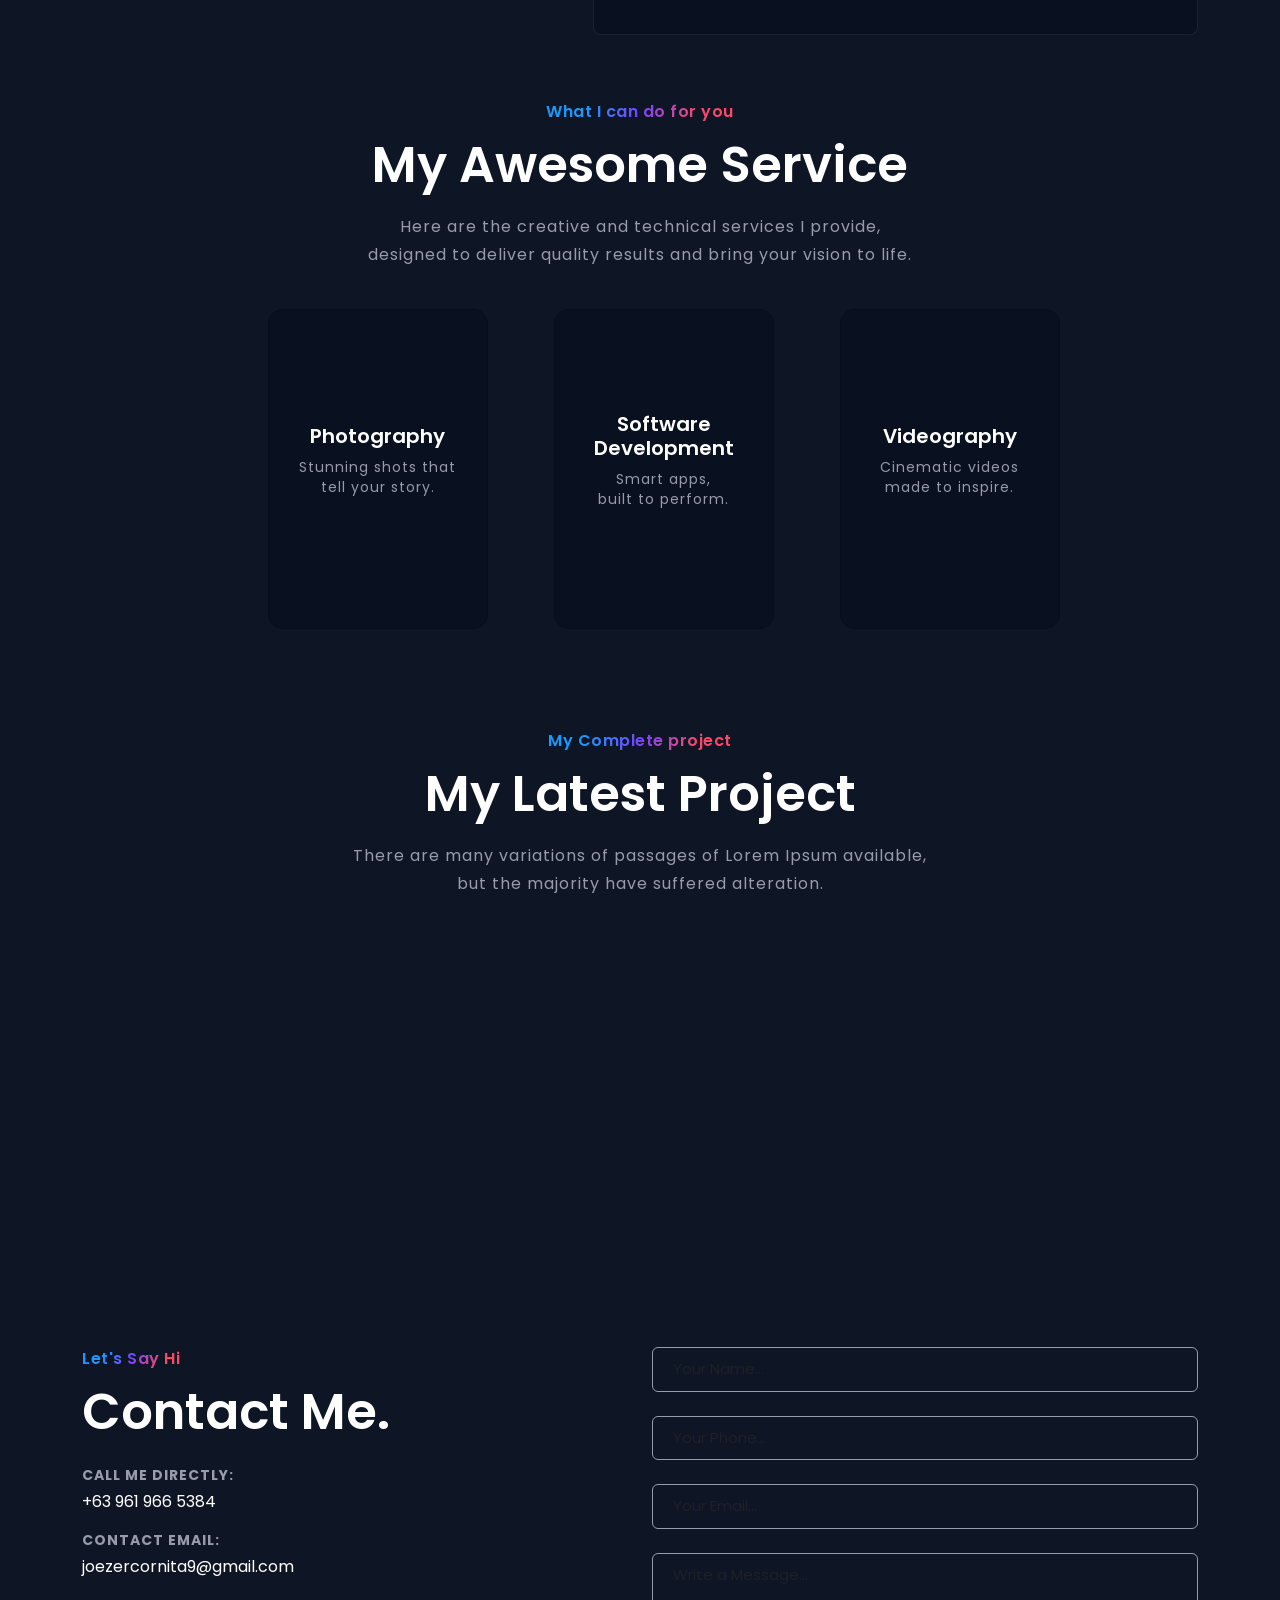
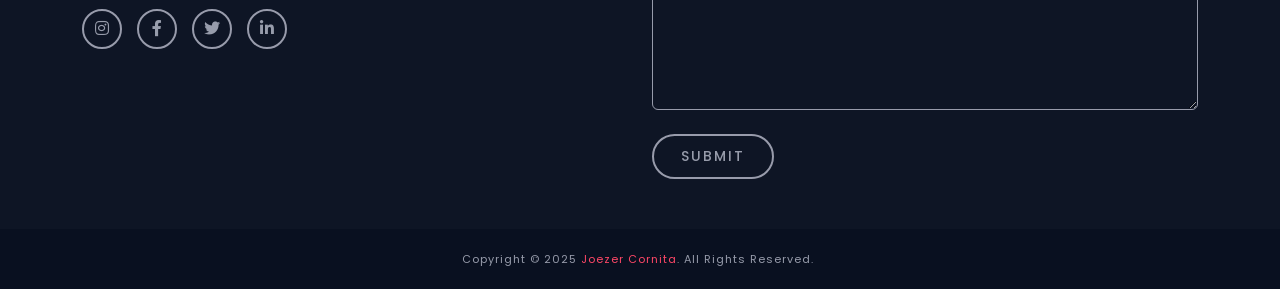
==== commit 317d3058: "put some more projects in the portfolio tab and fix some issues" ====
--- a/index.html
+++ b/index.html
@@ -225,7 +225,7 @@
     <section id="portfolio" class="portfolio_wrapper">
         <div class="container">
             <div class="row">
-                <div class="col-sm-12 text-center mb-4">
+                <div class="col-sm-12 text-center mb-4" data-aos="zoom-in-up" data-aos-duration="1500">
                     <span class="subtitle">My Complete project</span>
                     <h2>My Latest Project</h2>
                     <p>There are many variations of passages of Lorem Ipsum available,<br class="d-none d-md-block">
@@ -235,53 +235,331 @@
             <div class="row justify-content-center">
                 <!-- Portfolio Card 1 -->
                 <div class="col-lg-3 col-md-6 mb-4">
-                    <div class="portfolio-card">
-                        <img class="portfolio-img" src="images/project/10secs-front.jpg" alt="Foodies Project">
+                    <div class="portfolio-card" data-aos="flip-up" data-aos-duration="1500">
+                        <img class="portfolio-img" src="images/project/bio-note.png" alt="">
                         <div class="portfolio-textBox">
-                            <p class="portfolio-text portfolio-head">10 Secs Game & <br>Guessing Game</p>
-                            <p class="portfolio-text portfolio-price">Built with Python</p>
+                            <p class="portfolio-text portfolio-head">Bio Note</p>
+                            <span>About Myself</span>
+                            <button class="learn-more-btn" data-bs-toggle="modal" data-bs-target="#portfolioModal1">
+                                Learn More
+                            </button>
                         </div>
                     </div>
                 </div>
                 
                 <!-- Portfolio Card 2 -->
                 <div class="col-lg-3 col-md-6 mb-4">
-                    <div class="portfolio-card">
-                        <img class="portfolio-img" src="images/portfolio/App-Landing-Page.png" alt="App Landing Page">
+                    <div class="portfolio-card" data-aos="flip-down" data-aos-duration="1500">
+                        <img class="portfolio-img" src="images/project/10secs-front.jpg" alt="">
                         <div class="portfolio-textBox">
-                            <p class="portfolio-text portfolio-head">App Landing Page</p>
-                            <span>Mobile App Marketing</span>
+                            <p class="portfolio-text portfolio-head">10 Secs Game & <br>Guessing Game</p>
+                            <span>Built by Python</span>
                             <p class="portfolio-text portfolio-price">UI/UX Design</p>
+                            <button class="learn-more-btn" data-bs-toggle="modal" data-bs-target="#portfolioModal2">
+                                Learn More
+                            </button>
                         </div>
                     </div>
                 </div>
                 
                 <!-- Portfolio Card 3 -->
                 <div class="col-lg-3 col-md-6 mb-4">
-                    <div class="portfolio-card">
-                        <img class="portfolio-img" src="images/portfolio/E-Commerce-Website-Using-Bootstap-5.png" alt="E-Commerce Website">
+                    <div class="portfolio-card" data-aos="flip-up" data-aos-duration="1500">
+                        <img class="portfolio-img" src="images/project/hi-lo1.png" alt="">
                         <div class="portfolio-textBox">
-                            <p class="portfolio-text portfolio-head">E-Commerce Store</p>
-                            <span>Online Shopping Platform</span>
+                            <p class="portfolio-text portfolio-head">Hi-Lo Game</p>
+                            <span>OOP Activity</span>
                             <p class="portfolio-text portfolio-price">Full Stack Development</p>
+                            <button class="learn-more-btn" data-bs-toggle="modal" data-bs-target="#portfolioModal3">
+                                Learn More
+                            </button>
                         </div>
                     </div>
                 </div>
                 
                 <!-- Portfolio Card 4 -->
                 <div class="col-lg-3 col-md-6 mb-4">
-                    <div class="portfolio-card">
-                        <img class="portfolio-img" src="images/portfolio/HeadPhones.png" alt="Headphones Project">
+                    <div class="portfolio-card" data-aos="flip-down" data-aos-duration="1500">
+                        <img class="portfolio-img" src="images/project/lucky-1.png" alt="lucky diamond">
                         <div class="portfolio-textBox">
-                            <p class="portfolio-text portfolio-head">Audio Store</p>
-                            <span>Headphones & Audio Equipment</span>
+                            <p class="portfolio-text portfolio-head">Lucky Diamond</p>
+                            <span>Application Development</span>
                             <p class="portfolio-text portfolio-price">E-Commerce Design</p>
+                            <button class="learn-more-btn" data-bs-toggle="modal" data-bs-target="#portfolioModal4">
+                                Learn More
+                            </button>
                         </div>
                     </div>
                 </div>
             </div>
         </div>
     </section>
+
+    <!-- Portfolio Modals -->
+    <!-- Modal 1: Bio Note -->
+    <div class="modal fade portfolio-modal" id="portfolioModal1" tabindex="-1" aria-labelledby="portfolioModal1Label" aria-hidden="true">
+        <div class="modal-dialog modal-dialog-centered modal-lg">
+            <div class="modal-content">
+                <div class="modal-header">
+                    <h5 class="modal-title" id="portfolioModal1Label">Bio Note</h5>
+                    <button type="button" class="btn-close" data-bs-dismiss="modal" aria-label="Close"></button>
+                </div>
+                <div class="modal-body">
+                    <!-- Carousel for Bio Note -->
+                    <div id="carouselBioNote" class="carousel slide modal-carousel mb-4" data-bs-ride="carousel" data-bs-interval="5000">
+                        <div class="carousel-indicators">
+                            <button type="button" data-bs-target="#carouselBioNote" data-bs-slide-to="0" class="active" aria-current="true" aria-label="Slide 1"></button>
+                            <button type="button" data-bs-target="#carouselBioNote" data-bs-slide-to="1" aria-label="Slide 2"></button>
+                        </div>
+                        <div class="carousel-inner">
+                            <div class="carousel-item active">
+                                <img src="images/project/bio1.png" class="d-block w-100 modal-carousel-img" alt="Bio Note Homepage">
+                                <div class="carousel-caption">
+                                    <h6>Homepage Design</h6>
+                                </div>
+                            </div>
+                            <div class="carousel-item">
+                                <img src="images/project/bio2.png" class="d-block w-100 modal-carousel-img" alt="Bio Note About Section">
+                                <div class="carousel-caption">
+                                    <h6>About Section</h6>
+                                </div>
+                            </div>
+                        </div>
+                        <button class="carousel-control-prev" type="button" data-bs-target="#carouselBioNote" data-bs-slide="prev">
+                            <span class="carousel-control-prev-icon" aria-hidden="true"></span>
+                            <span class="visually-hidden">Previous</span>
+                        </button>
+                        <button class="carousel-control-next" type="button" data-bs-target="#carouselBioNote" data-bs-slide="next">
+                            <span class="carousel-control-next-icon" aria-hidden="true"></span>
+                            <span class="visually-hidden">Next</span>
+                        </button>
+                    </div>
+                    
+                    <h6>Project Overview</h6>
+                    <p>Bio Note is a personal web profile designed to present my professional identity through a clean, responsive layout. 
+                        The site focuses on intuitive navigation, modern UI elements, and thoughtful content structure to highlight my background, skills, and personal story. 
+                        It serves as an interactive digital portfolio, blending aesthetics with usability to create a memorable user experience.</p>
+                    <h6>Technologies Used</h6>
+                    <div class="tech-stack">
+                        <span class="tech-tag">HTML</span>
+                        <span class="tech-tag">CSS</span>
+                        <span class="tech-tag">JavaScript</span>
+                        <span class="tech-tag">Bootstrap</span>
+                    </div>
+                </div>
+                <div class="modal-footer">
+                    <button type="button" class="btn btn-secondary" data-bs-dismiss="modal">Close</button>
+                    <a href="#" class="btn btn-primary">View Live</a>
+                </div>
+            </div>
+        </div>
+    </div>
+
+    <!-- Modal 2: 10 Secs Game -->
+    <div class="modal fade portfolio-modal" id="portfolioModal2" tabindex="-1" aria-labelledby="portfolioModal2Label" aria-hidden="true">
+        <div class="modal-dialog modal-dialog-centered modal-lg">
+            <div class="modal-content">
+                <div class="modal-header">
+                    <h5 class="modal-title" id="portfolioModal2Label">10 Secs Game & Guessing Game</h5>
+                    <button type="button" class="btn-close" data-bs-dismiss="modal" aria-label="Close"></button>
+                </div>
+                <div class="modal-body">
+                    <!-- Carousel for 10 Secs Game -->
+                    <div id="carousel10Secs" class="carousel slide modal-carousel mb-5" data-bs-ride="carousel" data-bs-interval="3000">
+                        <div class="carousel-indicators">
+                            <button type="button" data-bs-target="#carousel10Secs" data-bs-slide-to="0" class="active" aria-current="true" aria-label="Slide 1"></button>
+                            <button type="button" data-bs-target="#carousel10Secs" data-bs-slide-to="1" aria-label="Slide 2"></button>
+                            <button type="button" data-bs-target="#carousel10Secs" data-bs-slide-to="2" aria-label="Slide 3"></button>
+                            <button type="button" data-bs-target="#carousel10Secs" data-bs-slide-to="3" aria-label="Slide 4"></button>
+                            <button type="button" data-bs-target="#carousel10Secs" data-bs-slide-to="4" aria-label="Slide 5"></button>
+                        </div>
+                        <div class="carousel-inner">
+                            <div class="carousel-item active">
+                                <img src="images/project/10-1.jpg" class="d-block w-100 modal-carousel-img" alt="10 Secs Game Front">
+                                <div class="carousel-caption">
+                                    <h6>Game Interface</h6>
+                                </div>
+                            </div>
+                            <div class="carousel-item">
+                                <img src="images/project/10-2.jpg" class="d-block w-100 modal-carousel-img" alt="10 Secs Gameplay">
+                                <div class="carousel-caption">
+                                    <h6>Gameplay</h6>
+                                </div>
+                            </div>
+                            <div class="carousel-item">
+                                <img src="images/project/10-3.jpg" class="d-block w-100 modal-carousel-img" alt="10 Secs Results">
+                                <div class="carousel-caption">
+                                    <h6>Gameplay</h6>
+                                </div>
+                            </div>
+                            <div class="carousel-item">
+                                <img src="images/project/10-4.jpg" class="d-block w-100 modal-carousel-img" alt="10 Secs Results">
+                                <div class="carousel-caption">
+                                    <h6>QR Code</h6>
+                                </div>
+                            </div>
+                            <div class="carousel-item">
+                                <img src="images/project/10-5.jpg" class="d-block w-100 modal-carousel-img" alt="10 Secs Results">
+                                <div class="carousel-caption">
+                                    <h6>QR Code</h6>
+                                </div>
+                            </div>
+                        </div>
+                        <button class="carousel-control-prev" type="button" data-bs-target="#carousel10Secs" data-bs-slide="prev">
+                            <span class="carousel-control-prev-icon" aria-hidden="true"></span>
+                            <span class="visually-hidden">Previous</span>
+                        </button>
+                        <button class="carousel-control-next" type="button" data-bs-target="#carousel10Secs" data-bs-slide="next">
+                            <span class="carousel-control-next-icon" aria-hidden="true"></span>
+                            <span class="visually-hidden">Next</span>
+                        </button>
+                    </div>
+                    
+                    <h6>Project Overview</h6>
+                    <p>A Python-based game application featuring two exciting mini-games: 10 Seconds Challenge and Guessing Game. The 10 Seconds game tests players' timing skills, while the Guessing Game challenges their number prediction abilities. Built with clean code structure and user-friendly interface.</p>
+                    <h6>Technologies Used</h6>
+                    <div class="tech-stack">
+                        <span class="tech-tag">Python</span>
+                        <span class="tech-tag">Tkinter</span>
+                        <span class="tech-tag">Game Logic</span>
+                        <span class="tech-tag">GUI Design</span>
+                    </div>
+                </div>
+                <div class="modal-footer">
+                    <button type="button" class="btn btn-secondary" data-bs-dismiss="modal">Close</button>
+                    <a href="#" class="btn btn-primary">View Live</a>
+                </div>
+            </div>
+        </div>
+    </div>
+
+    <!-- Modal 3: Hi-Lo Game -->
+    <div class="modal fade portfolio-modal" id="portfolioModal3" tabindex="-1" aria-labelledby="portfolioModal3Label" aria-hidden="true">
+        <div class="modal-dialog modal-dialog-centered modal-lg">
+            <div class="modal-content">
+                <div class="modal-header">
+                    <h5 class="modal-title" id="portfolioModal3Label">Hi-Lo Game</h5>
+                    <button type="button" class="btn-close" data-bs-dismiss="modal" aria-label="Close"></button>
+                </div>
+                <div class="modal-body">
+                    <!-- Carousel for Hi-Lo Game -->
+                    <div id="carouselHiLo" class="carousel slide modal-carousel mb-4" data-bs-ride="carousel" data-bs-interval="5000">
+                        <div class="carousel-indicators">
+                            <button type="button" data-bs-target="#carouselHiLo" data-bs-slide-to="0" class="active" aria-current="true" aria-label="Slide 1"></button>
+                            <button type="button" data-bs-target="#carouselHiLo" data-bs-slide-to="1" aria-label="Slide 2"></button>
+                            <button type="button" data-bs-target="#carouselHiLo" data-bs-slide-to="2" aria-label="Slide 3"></button>
+                        </div>
+                        <div class="carousel-inner">
+                            <div class="carousel-item active">
+                                <img src="images/project/hi-lo1.png" class="d-block w-100 modal-carousel-img" alt="Hi-Lo Game Start">
+                                <div class="carousel-caption">
+                                    <h6>Game Start Screen</h6>
+                                </div>
+                            </div>
+                            <div class="carousel-item">
+                                <img src="images/project/hi-lo1.png" class="d-block w-100 modal-carousel-img" alt="Hi-Lo Gameplay">
+                                <div class="carousel-caption">
+                                    <h6>Active Gameplay</h6>
+                                </div>
+                            </div>
+                            <div class="carousel-item">
+                                <img src="images/project/hi-lo1.png" class="d-block w-100 modal-carousel-img" alt="Hi-Lo Game End">
+                                <div class="carousel-caption">
+                                    <h6>Game Results</h6>
+                                </div>
+                            </div>
+                        </div>
+                        <button class="carousel-control-prev" type="button" data-bs-target="#carouselHiLo" data-bs-slide="prev">
+                            <span class="carousel-control-prev-icon" aria-hidden="true"></span>
+                            <span class="visually-hidden">Previous</span>
+                        </button>
+                        <button class="carousel-control-next" type="button" data-bs-target="#carouselHiLo" data-bs-slide="next">
+                            <span class="carousel-control-next-icon" aria-hidden="true"></span>
+                            <span class="visually-hidden">Next</span>
+                        </button>
+                    </div>
+                    
+                    <h6>Project Overview</h6>
+                    <p>An Object-Oriented Programming activity demonstrating core OOP concepts through an interactive Hi-Lo guessing game. Players must guess whether the next number will be higher or lower than the current one, with score tracking and multiple difficulty levels.</p>
+                    <h6>Technologies Used</h6>
+                    <div class="tech-stack">
+                        <span class="tech-tag">Python</span>
+                        <span class="tech-tag">OOP</span>
+                        <span class="tech-tag">Classes</span>
+                        <span class="tech-tag">Inheritance</span>
+                    </div>
+                </div>
+                <div class="modal-footer">
+                    <button type="button" class="btn btn-secondary" data-bs-dismiss="modal">Close</button>
+                    <a href="#" class="btn btn-primary">View Live</a>
+                </div>
+            </div>
+        </div>
+    </div>
+
+    <!-- Modal 4: Lucky Diamond -->
+    <div class="modal fade portfolio-modal" id="portfolioModal4" tabindex="-1" aria-labelledby="portfolioModal4Label" aria-hidden="true">
+        <div class="modal-dialog modal-dialog-centered modal-lg">
+            <div class="modal-content">
+                <div class="modal-header">
+                    <h5 class="modal-title" id="portfolioModal4Label">Lucky Diamond</h5>
+                    <button type="button" class="btn-close" data-bs-dismiss="modal" aria-label="Close"></button>
+                </div>
+                <div class="modal-body">
+                    <!-- Carousel for Lucky Diamond -->
+                    <div id="carouselLuckyDiamond" class="carousel slide modal-carousel mb-4" data-bs-ride="carousel" data-bs-interval="5000">
+                        <div class="carousel-indicators">
+                            <button type="button" data-bs-target="#carouselLuckyDiamond" data-bs-slide-to="0" class="active" aria-current="true" aria-label="Slide 1"></button>
+                            <button type="button" data-bs-target="#carouselLuckyDiamond" data-bs-slide-to="1" aria-label="Slide 2"></button>
+                            <button type="button" data-bs-target="#carouselLuckyDiamond" data-bs-slide-to="2" aria-label="Slide 3"></button>
+                        </div>
+                        <div class="carousel-inner">
+                            <div class="carousel-item active">
+                                <img src="images/project/lucky-1.png" class="d-block w-100 modal-carousel-img" alt="Lucky Diamond Main">
+                                <div class="carousel-caption">
+                                    <h6>Main Interface</h6>
+                                </div>
+                            </div>
+                            <div class="carousel-item">
+                                <img src="images/project/lucky-1.png" class="d-block w-100 modal-carousel-img" alt="Lucky Diamond Gameplay">
+                                <div class="carousel-caption">
+                                    <h6>Active Game</h6>
+                                </div>
+                            </div>
+                            <div class="carousel-item">
+                                <img src="images/project/lucky-1.png" class="d-block w-100 modal-carousel-img" alt="Lucky Diamond Win">
+                                <div class="carousel-caption">
+                                    <h6>Win Screen</h6>
+                                </div>
+                            </div>
+                        </div>
+                        <button class="carousel-control-prev" type="button" data-bs-target="#carouselLuckyDiamond" data-bs-slide="prev">
+                            <span class="carousel-control-prev-icon" aria-hidden="true"></span>
+                            <span class="visually-hidden">Previous</span>
+                        </button>
+                        <button class="carousel-control-next" type="button" data-bs-target="#carouselLuckyDiamond" data-bs-slide="next">
+                            <span class="carousel-control-next-icon" aria-hidden="true"></span>
+                            <span class="visually-hidden">Next</span>
+                        </button>
+                    </div>
+                    
+                    <h6>Project Overview</h6>
+                    <p>A casino-style application development project featuring the Lucky Diamond game. This application demonstrates modern UI/UX design principles with engaging animations, sound effects, and a comprehensive scoring system. The game provides an immersive experience with realistic casino game mechanics.</p>
+                    <h6>Technologies Used</h6>
+                    <div class="tech-stack">
+                        <span class="tech-tag">Java</span>
+                        <span class="tech-tag">JavaFX</span>
+                        <span class="tech-tag">CSS</span>
+                        <span class="tech-tag">Game Logic</span>
+                    </div>
+                </div>
+                <div class="modal-footer">
+                    <button type="button" class="btn btn-secondary" data-bs-dismiss="modal">Close</button>
+                    <a href="#" class="btn btn-primary">View Live</a>
+                </div>
+            </div>
+        </div>
+    </div>
     <!-- Portfolio Section exit -->
 
     <section id="contact" class="contact_wrapper">
@@ -289,7 +567,7 @@
             <div class="row justify-content-between align-items-start">
                 <!-- Left Side: Contact Info (appears first on mobile) -->
                 <div class="col-lg-6 order-2 order-lg-1 mb-4 mb-lg-0">
-                    <div class="contact-info text-center text-lg-start">
+                    <div class="contact-info text-center text-lg-start" data-aos="fade-right" data-aos-duration="1000">
                         <span class="subtitle">Let's Say Hi</span>
                         <h2>Contact Me.</h2>
                         
@@ -327,7 +605,7 @@
                 
                 <!-- Right Side: Contact Form -->
                 <div class="col-lg-6 order-1 order-lg-2">
-                    <form class="contact-form">
+                    <form class="contact-form" data-aos="fade-left" data-aos-duration="1000">
                         <div class="mb-4">
                             <input type="text" class="form-control" placeholder="Your Name..." autocomplete="off">
                         </div>
--- a/css/style.css
+++ b/css/style.css
@@ -562,7 +562,7 @@
 
   @media (max-width: 767px) {
     .services_wrapper .card {
-        margin-left: 145px;
+        margin-left: 90px;
         margin-right: 0;
         margin-bottom: 20px; /* Add space between stacked cards */
     }
@@ -584,16 +584,18 @@
     align-items: center;
     justify-content: center;
     color: white;
-    transition: 0.2s ease-in-out;
+    transition: all 0.3s ease-in-out;
     position: relative;
     overflow: hidden;
     border: 1px solid rgba(255,255,255,0.1);
+    cursor: pointer;
+    box-shadow: 0 4px 20px rgba(0,0,0,0.1);
 }
 
 .portfolio_wrapper .portfolio-img {
     height: 100%;
     position: absolute;
-    transition: 0.2s ease-in-out;
+    transition: 0.3s ease-in-out;
     z-index: 1;
     object-fit: cover;
     width: 100%;
@@ -607,7 +609,7 @@
     align-items: center;
     justify-content: center;
     gap: 15px;
-    transition: 0.2s ease-in-out;
+    transition: 0.3s ease-in-out;
     z-index: 2;
     text-align: center;
     padding: 20px;
@@ -630,7 +632,36 @@
 
 .portfolio_wrapper .portfolio-textBox > span {
     font-size: 12px;
-    color: var(--text-gray);
+    color: var(--gray-color);
+}
+
+/* Learn More Button */
+.portfolio_wrapper .learn-more-btn {
+    background: var(--primary-color);
+    color: var(--text-white);
+    border: none;
+    padding: 10px 20px;
+    border-radius: 25px;
+    font-size: 14px;
+    font-weight: 500;
+    cursor: pointer;
+    transition: all 0.3s ease-in-out;
+    opacity: 0;
+    transform: translateY(20px);
+    box-shadow: 0 4px 15px rgba(253, 71, 102, 0.3);
+}
+
+.portfolio_wrapper .learn-more-btn:hover {
+    background: var(--text-white);
+    color: var(--primary-color);
+    transform: translateY(-2px);
+    box-shadow: 0 6px 20px rgba(253, 71, 102, 0.4);
+}
+
+/* Hover Effects */
+.portfolio_wrapper .portfolio-card:hover {
+    transform: scale(1.02) translateY(-5px);
+    box-shadow: 0 8px 30px rgba(0,0,0,0.2);
 }
 
 .portfolio_wrapper .portfolio-card:hover > .portfolio-textBox {
@@ -638,9 +669,15 @@
 }
 
 .portfolio_wrapper .portfolio-card:hover > .portfolio-img {
-    height: 65%;
-    filter: blur(7px);
+    height: 130%;
+    filter: blur(9px);
     animation: portfolio-anim 3s infinite;
+}
+
+.portfolio_wrapper .portfolio-card:hover .learn-more-btn {
+    opacity: 1;
+    transform: translateY(0);
+    transition-delay: 0.1s;
 }
 
 @keyframes portfolio-anim {
@@ -655,8 +692,370 @@
     }
 }
 
-.portfolio_wrapper .portfolio-card:hover {
-    transform: scale(1.04) rotate(-1deg);
+/* Portfolio Modal Styling */
+.portfolio-modal .modal-content {
+    background: var(--bg-dark-blue);
+    border: 1px solid rgba(255,255,255,0.1);
+    border-radius: 20px;
+    color: var(--text-white);
+    box-shadow: 0 20px 60px rgba(0,0,0,0.3);
+}
+
+.portfolio-modal .modal-header {
+    border-bottom: 1px solid rgba(255,255,255,0.1);
+    padding: 20px 25px;
+}
+
+.portfolio-modal .modal-title {
+    color: var(--text-white);
+    font-weight: 600;
+}
+
+.portfolio-modal .btn-close {
+    filter: invert(1);
+    opacity: 0.7;
+    transition: opacity 0.3s ease;
+}
+
+.portfolio-modal .btn-close:hover {
+    opacity: 1;
+}
+
+.portfolio-modal .modal-body {
+    padding: 25px;
+}
+
+.portfolio-modal .modal-img {
+    width: 100%;
+    border-radius: 12px;
+    box-shadow: 0 8px 25px rgba(0,0,0,0.2);
+}
+
+.portfolio-modal h6 {
+    color: var(--primary-color);
+    font-weight: 600;
+    margin-bottom: 10px;
+    margin-top: 20px;
+}
+
+.portfolio-modal p {
+    color: var(--text-gray);
+    line-height: 1.6;
+    margin-bottom: 20px;
+}
+
+.portfolio-modal .tech-stack {
+    display: flex;
+    flex-wrap: wrap;
+    gap: 8px;
+    margin-top: 15px;
+}
+
+.portfolio-modal .tech-tag {
+    background: rgba(253, 71, 102, 0.1);
+    color: var(--primary-color);
+    padding: 6px 12px;
+    border-radius: 15px;
+    font-size: 12px;
+    font-weight: 500;
+    border: 1px solid rgba(253, 71, 102, 0.2);
+}
+
+.portfolio-modal .modal-footer {
+    border-top: 1px solid rgba(255,255,255,0.1);
+    padding: 20px 25px;
+}
+
+.portfolio-modal .btn {
+    border-radius: 25px;
+    padding: 8px 20px;
+    font-weight: 500;
+    transition: all 0.3s ease;
+}
+
+.portfolio-modal .btn-primary {
+    background: var(--primary-color);
+    border: none;
+    color: var(--text-white);
+}
+
+.portfolio-modal .btn-primary:hover {
+    background: var(--text-white);
+    color: var(--primary-color);
+    transform: translateY(-2px);
+}
+
+.portfolio-modal .btn-secondary {
+    background: transparent;
+    border: 1px solid var(--text-gray);
+    color: var(--text-gray);
+}
+
+.portfolio-modal .btn-secondary:hover {
+    background: var(--text-gray);
+    color: var(--bg-dark-blue);
+}
+
+/* Enhanced Modal Carousel Styling */
+.portfolio-modal .modal-carousel {
+    border-radius: 12px;
+    overflow: hidden;
+    box-shadow: 0 8px 25px rgba(0,0,0,0.2);
+    background: var(--bg-dark-blue);
+    position: relative;
+}
+
+.portfolio-modal .modal-carousel-img {
+    height: 300px;
+    object-fit: cover;
+    width: 100%;
+}
+
+.portfolio-modal .carousel-item.active,
+.portfolio-modal .carousel-item-next,
+.portfolio-modal .carousel-item-prev {
+    display: block;
+}
+
+.portfolio-modal .carousel-item-next:not(.carousel-item-start),
+.portfolio-modal .carousel-item-prev:not(.carousel-item-end) {
+    transform: translateX(0);
+}
+
+.portfolio-modal .carousel-item-next.carousel-item-start {
+    transform: translateX(100%);
+}
+
+.portfolio-modal .carousel-item-prev.carousel-item-end {
+    transform: translateX(-100%);
+}
+
+   /* Carousel Controls */
+   .portfolio-modal .carousel-control-prev,
+   .portfolio-modal .carousel-control-next {
+       width: 50px;
+       height: 50px;
+       background: rgba(0,0,0,0.5);
+       top: 50%;
+       transform: translateY(-50%);
+       margin: 0 15px;
+       transition: background 0.3s ease; /* Smooth background transition */
+   }
+
+   .portfolio-modal .carousel-control-prev:hover,
+   .portfolio-modal .carousel-control-next:hover {
+       background: rgba(253, 71, 102, 0.8);
+       border-color: var(--primary-color);
+       transform: translateY(-50%) scale(1.1);
+   }
+
+   /* Carousel Indicators */
+   .portfolio-modal .carousel-indicators {
+       bottom: 15px;
+       margin-bottom: 0;
+   }
+
+   .portfolio-modal .carousel-indicators button {
+       width: 8px;
+       height: 8px;
+       border-radius: 80%;
+       background: rgba(255,255,255,0.3);
+       border: 2px solid rgba(255,255,255,0.5);
+       margin: 0 4px;
+       transition: all 0.3s ease-in-out;
+   }
+
+   .portfolio-modal .carousel-indicators button.active {
+       background: var(--primary-color);
+       border-color: var(--primary-color);
+       transform: scale(1.2);
+   }
+
+   .portfolio-modal .carousel-indicators button:hover {
+       background: rgba(253, 71, 102, 0.6);
+       border-color: var(--primary-color);
+       transform: scale(1.1);
+   }
+   
+
+/* Carousel Captions */
+.portfolio-modal .carousel-caption {
+    background: linear-gradient(transparent, rgba(0,0,0,0.7));
+    bottom: 0;
+    left: 0;
+    right: 0;
+    padding: 20px 15px 15px;
+    text-align: left;
+}
+
+.portfolio-modal .carousel-caption h6 {
+    color: var(--text-white);
+    font-weight: 600;
+    margin: 0;
+    font-size: 14px;
+    text-shadow: 0 2px 4px rgba(0,0,0,0.5);
+}
+
+
+/* Responsive Carousel Design */
+@media (max-width: 991px) {
+    .portfolio-modal .modal-carousel-img {
+        height: 250px;
+    }
+    
+    .portfolio-modal .carousel-control-prev,
+    .portfolio-modal .carousel-control-next {
+        width: 45px;
+        height: 45px;
+        margin: 0 10px;
+    }
+    
+    .portfolio-modal .carousel-control-prev-icon,
+    .portfolio-modal .carousel-control-next-icon {
+        width: 18px;
+        height: 18px;
+    }
+    
+    .portfolio-modal .carousel-indicators button {
+        width: 10px;
+        height: 10px;
+        margin: 0 3px;
+    }
+}
+
+@media (max-width: 767px) {
+    .portfolio-modal .modal-carousel-img {
+        height: 200px;
+    }
+    
+    .portfolio-modal .carousel-control-prev,
+    .portfolio-modal .carousel-control-next {
+        width: 40px;
+        height: 40px;
+        margin: 0 8px;
+    }
+    
+    .portfolio-modal .carousel-control-prev-icon,
+    .portfolio-modal .carousel-control-next-icon {
+        width: 16px;
+        height: 16px;
+    }
+    
+    .portfolio-modal .carousel-indicators {
+        bottom: 10px;
+    }
+    
+    .portfolio-modal .carousel-indicators button {
+        width: 8px;
+        height: 8px;
+        margin: 0 2px;
+    }
+    
+    .portfolio-modal .carousel-caption {
+        padding: 15px 10px 10px;
+    }
+    
+    .portfolio-modal .carousel-caption h6 {
+        font-size: 12px;
+    }
+    
+    .portfolio-modal .modal-dialog {
+        margin: 10px;
+    }
+}
+
+@media (max-width: 575px) {
+    .portfolio-modal .modal-carousel-img {
+        height: 180px;
+    }
+    
+    .portfolio-modal .carousel-control-prev,
+    .portfolio-modal .carousel-control-next {
+        width: 35px;
+        height: 35px;
+        margin: 0 5px;
+    }
+    
+    .portfolio-modal .carousel-control-prev-icon,
+    .portfolio-modal .carousel-control-next-icon {
+        width: 14px;
+        height: 14px;
+    }
+    
+    .portfolio-modal .carousel-indicators button {
+        width: 6px;
+        height: 6px;
+        margin: 0 1px;
+    }
+}
+
+/* Touch-friendly interactions for mobile */
+@media (hover: none) and (pointer: coarse) {
+    .portfolio-modal .carousel-control-prev,
+    .portfolio-modal .carousel-control-next {
+        min-width: 44px;
+        min-height: 44px;
+    }
+    
+    .portfolio-modal .carousel-indicators button {
+        min-width: 20px;
+        min-height: 20px;
+    }
+}
+
+/* Ensure all modal carousels use slide transitions only */
+.portfolio-modal .modal-carousel {
+    transition: transform 0.6s ease; /* Smooth out the slide transition */
+}
+/* Remove any fade effects */
+.portfolio-modal .carousel-item {
+    transition: transform 0.6s ease; /* Smooth transition for sliding */
+}
+/* Ensure that the carousel does not use fade effects */
+.portfolio-modal .carousel-item-next,
+.portfolio-modal .carousel-item-prev,
+.portfolio-modal .carousel-item.active {
+    display: block; /* Ensure items are displayed correctly */
+}
+/* Hide the items that are not active */
+.portfolio-modal .carousel-item {
+    display: none; /* Hide all items by default */
+}
+.portfolio-modal .carousel-item.active {
+    display: block; /* Show only the active item */
+}
+/* Adjust the carousel controls for better visibility */
+.portfolio-modal .carousel-control-prev,
+.portfolio-modal .carousel-control-next {
+    background: rgba(0, 0, 0, 0.5); /* Semi-transparent background for controls */
+    border-radius: 50%; /* Round controls */
+    transition: background 0.3s ease; /* Smooth background transition */
+}
+
+/* Accessibility improvements */
+.portfolio-modal .carousel-control-prev:focus,
+.portfolio-modal .carousel-control-next:focus,
+.portfolio-modal .carousel-indicators button:focus {
+    outline: 2px solid var(--primary-color);
+}
+
+
+/* High contrast mode support */
+@media (prefers-contrast: high) {
+    .portfolio-modal .carousel-control-prev,
+    .portfolio-modal .carousel-control-next {
+        background: rgba(0,0,0,0.8);
+        border-color: var(--text-white);
+    }
+    
+    .portfolio-modal .carousel-indicators button {
+        background: rgba(255,255,255,0.5);
+        border-color: var(--text-white);
+    }
+    
+    .portfolio-modal .carousel-indicators button.active {
+        background: var(--text-white);
+    }
 }
 
 /* Responsive Portfolio Grid */
@@ -672,6 +1071,11 @@
     .portfolio_wrapper .portfolio-price {
         font-size: 15px;
     }
+    
+    .portfolio_wrapper .learn-more-btn {
+        padding: 8px 16px;
+        font-size: 13px;
+    }
 }
 
 @media (max-width: 767px) {
@@ -688,6 +1092,32 @@
     }
     
     .portfolio_wrapper .portfolio-textBox > span {
+        font-size: 11px;
+    }
+    
+    .portfolio_wrapper .learn-more-btn {
+        padding: 6px 14px;
+        font-size: 12px;
+    }
+    
+    .portfolio_wrapper .portfolio-card:hover {
+        transform: scale(1.01) translateY(-3px);
+    }
+    
+    .portfolio-modal .modal-dialog {
+        margin: 10px;
+    }
+    
+    .portfolio-modal .modal-body {
+        padding: 20px;
+    }
+    
+    .portfolio-modal .tech-stack {
+        gap: 6px;
+    }
+    
+    .portfolio-modal .tech-tag {
+        padding: 4px 10px;
         font-size: 11px;
     }
 }
